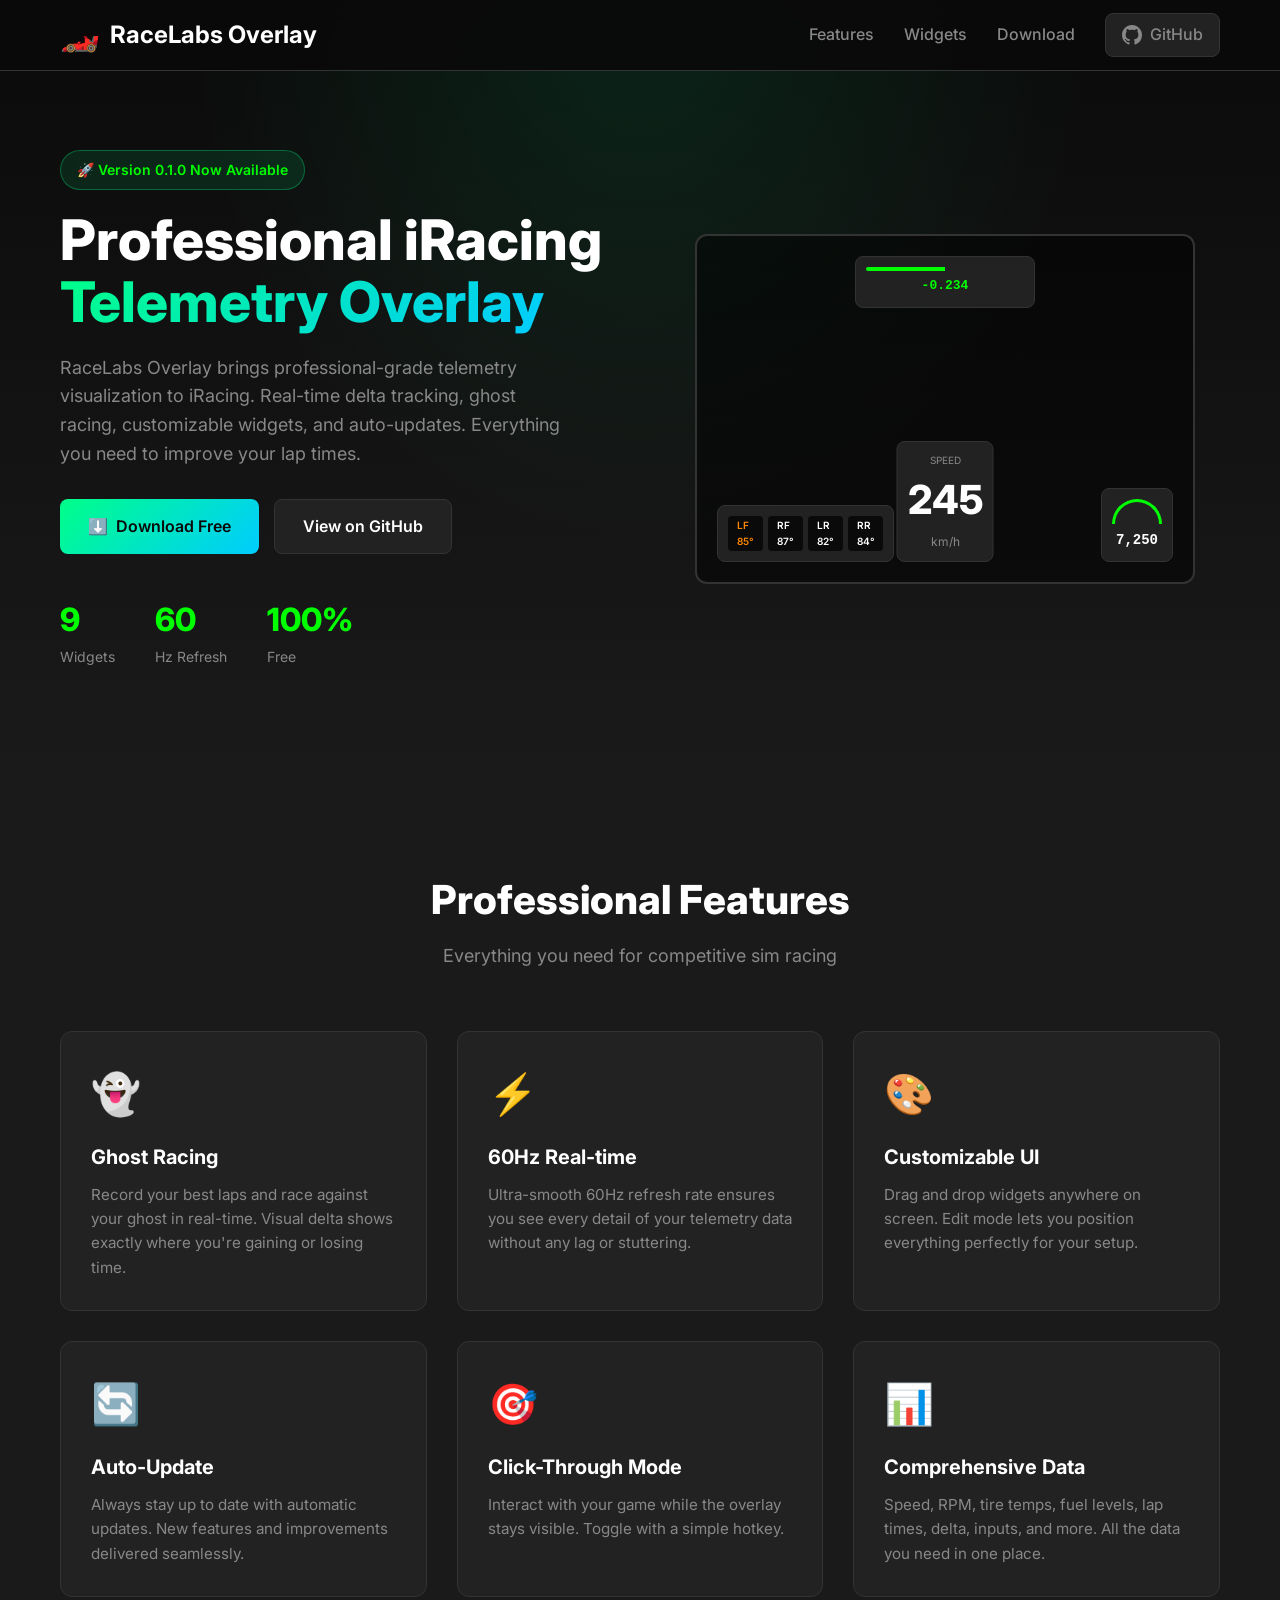
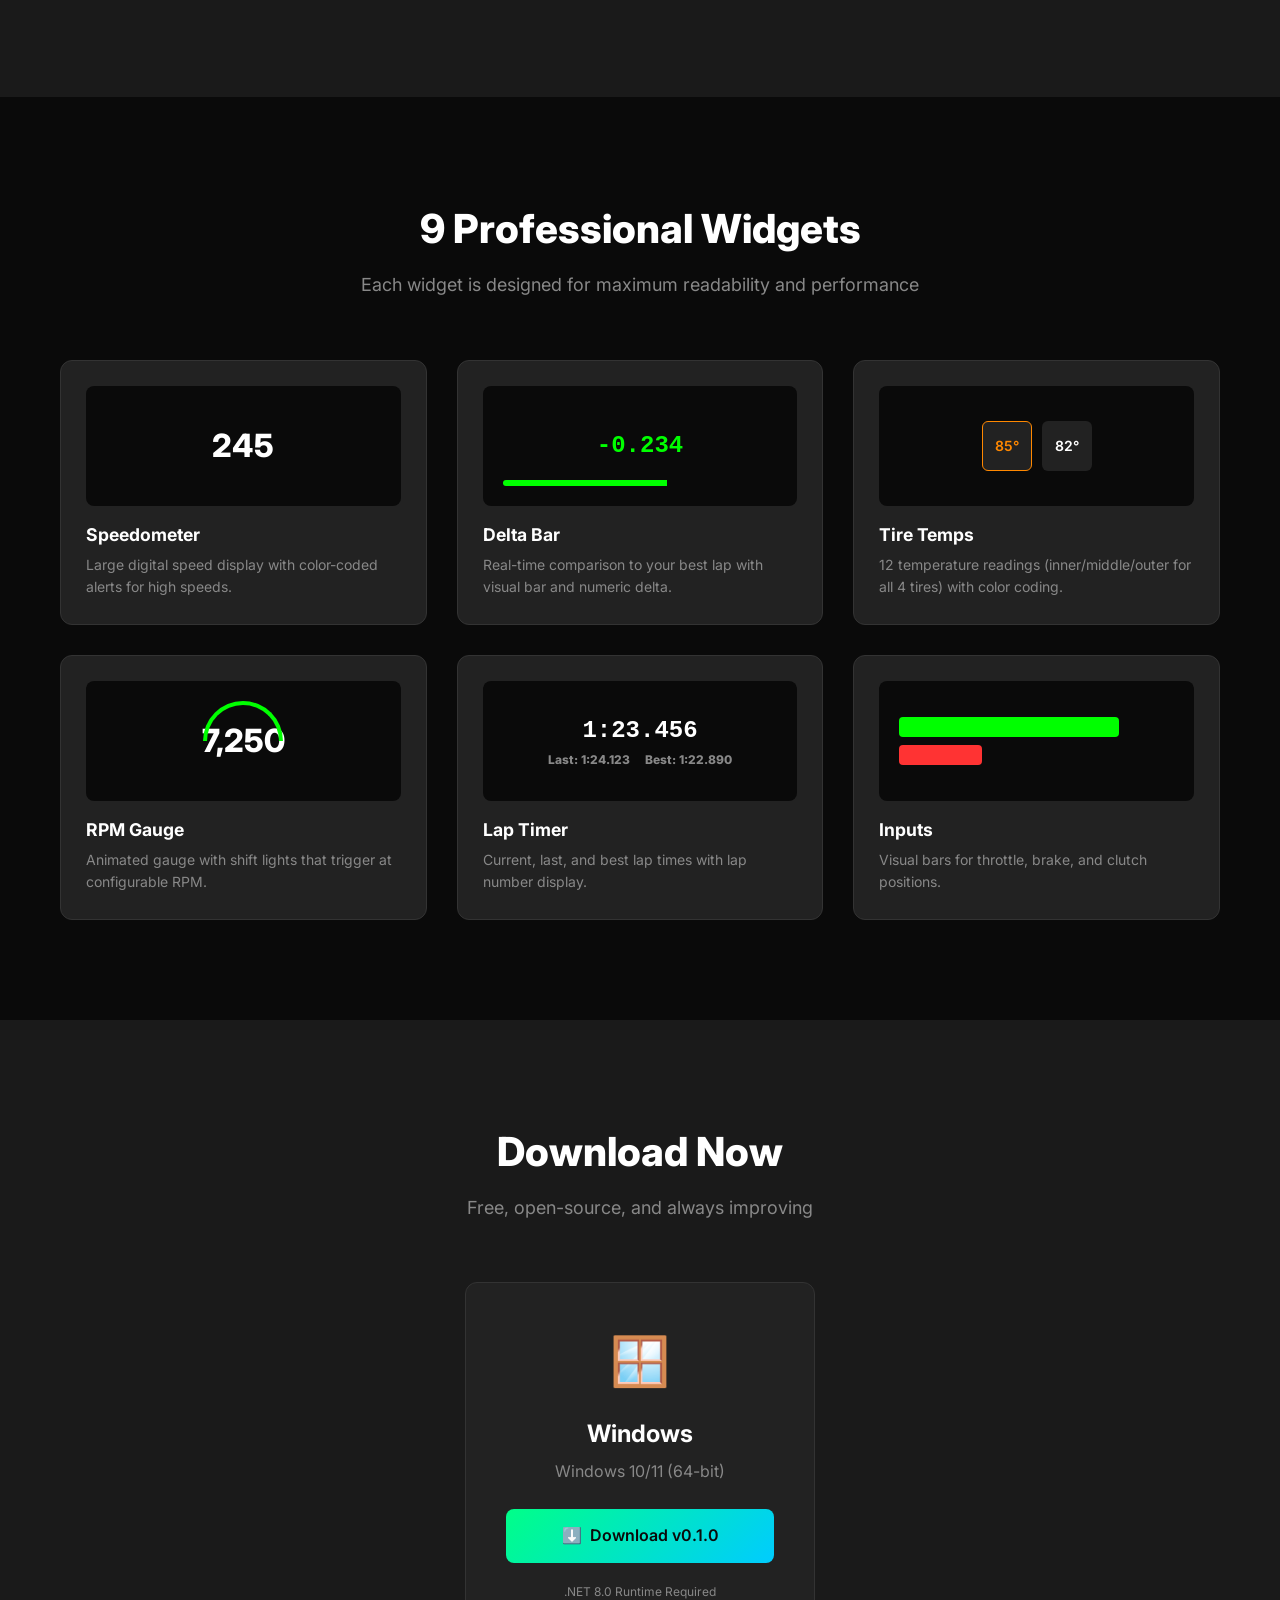
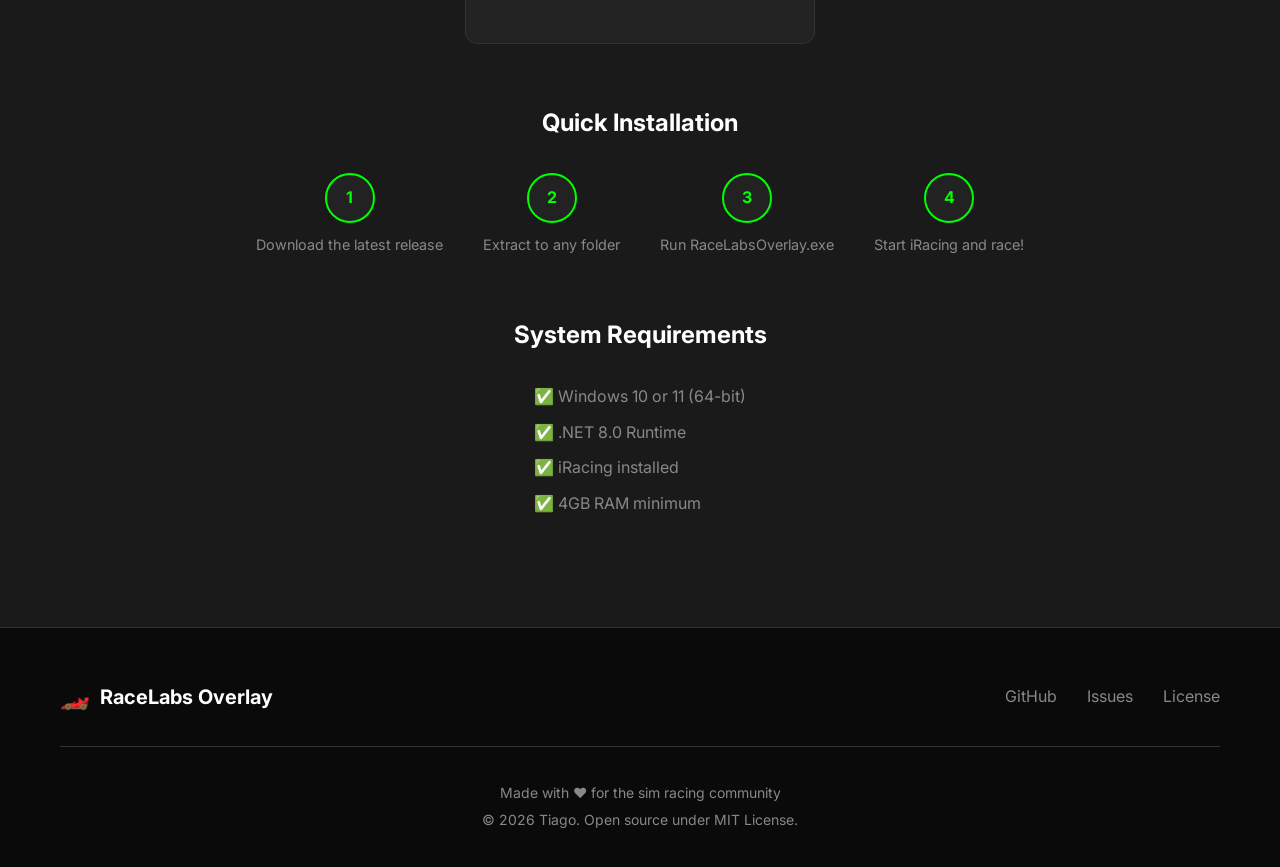
==== website/index.html @ 0211246d "Add professional website with GitHub Pages support Website Features: - Modern dark theme design - Re" ====
<!DOCTYPE html>
<html lang="en">
<head>
    <meta charset="UTF-8">
    <meta name="viewport" content="width=device-width, initial-scale=1.0">
    <title>RaceLabs Overlay - Professional iRacing Telemetry</title>
    <meta name="description" content="Professional iRacing telemetry overlay with ghost racing, real-time delta, and customizable widgets.">
    <link rel="stylesheet" href="style.css">
    <link href="https://fonts.googleapis.com/css2?family=Inter:wght@400;600;700;800&display=swap" rel="stylesheet">
    <link rel="icon" href="data:image/svg+xml,<svg xmlns='http://www.w3.org/2000/svg' viewBox='0 0 100 100'><text y='.9em' font-size='90'>🏎️</text></svg>">
</head>
<body>
    <!-- Navigation -->
    <nav class="navbar">
        <div class="container">
            <div class="nav-brand">
                <span class="logo">🏎️</span>
                <span class="brand-text">RaceLabs Overlay</span>
            </div>
            <div class="nav-links">
                <a href="#features">Features</a>
                <a href="#widgets">Widgets</a>
                <a href="#download">Download</a>
                <a href="https://github.com/timimata/RaceLabsOverlay" target="_blank" class="github-link">
                    <svg height="20" viewBox="0 0 16 16" fill="currentColor"><path d="M8 0C3.58 0 0 3.58 0 8c0 3.54 2.29 6.53 5.47 7.59.4.07.55-.17.55-.38 0-.19-.01-.82-.01-1.49-2.01.37-2.53-.49-2.69-.94-.09-.23-.48-.94-.82-1.13-.28-.15-.68-.52-.01-.53.63-.01 1.08.58 1.23.82.72 1.21 1.87.87 2.33.66.07-.52.28-.87.51-1.07-1.78-.2-3.64-.89-3.64-3.95 0-.87.31-1.59.82-2.15-.08-.2-.36-1.02.08-2.12 0 0 .67-.21 2.2.82.64-.18 1.32-.27 2-.27.68 0 1.36.09 2 .27 1.53-1.04 2.2-.82 2.2-.82.44 1.1.16 1.92.08 2.12.51.56.82 1.27.82 2.15 0 3.07-1.87 3.75-3.65 3.95.29.25.54.73.54 1.48 0 1.07-.01 1.93-.01 2.2 0 .21.15.46.55.38A8.013 8.013 0 0016 8c0-4.42-3.58-8-8-8z"/></svg>
                    GitHub
                </a>
            </div>
            <button class="mobile-menu-btn">☰</button>
        </div>
    </nav>

    <!-- Hero Section -->
    <section class="hero">
        <div class="container">
            <div class="hero-content">
                <div class="badge">🚀 Version 0.1.0 Now Available</div>
                <h1>Professional iRacing<br><span class="gradient-text">Telemetry Overlay</span></h1>
                <p class="hero-description">
                    RaceLabs Overlay brings professional-grade telemetry visualization to iRacing. 
                    Real-time delta tracking, ghost racing, customizable widgets, and auto-updates. 
                    Everything you need to improve your lap times.
                </p>
                <div class="hero-buttons">
                    <a href="#download" class="btn btn-primary">
                        <span>⬇️</span> Download Free
                    </a>
                    <a href="https://github.com/timimata/RaceLabsOverlay" target="_blank" class="btn btn-secondary">
                        View on GitHub
                    </a>
                </div>
                <div class="hero-stats">
                    <div class="stat">
                        <span class="stat-value">9</span>
                        <span class="stat-label">Widgets</span>
                    </div>
                    <div class="stat">
                        <span class="stat-value">60</span>
                        <span class="stat-label">Hz Refresh</span>
                    </div>
                    <div class="stat">
                        <span class="stat-value">100%</span>
                        <span class="stat-label">Free</span>
                    </div>
                </div>
            </div>
            <div class="hero-visual">
                <div class="overlay-preview">
                    <div class="widget speedometer">
                        <div class="widget-label">SPEED</div>
                        <div class="widget-value">245</div>
                        <div class="widget-unit">km/h</div>
                    </div>
                    <div class="widget delta">
                        <div class="delta-bar"></div>
                        <div class="delta-value">-0.234</div>
                    </div>
                    <div class="widget tires">
                        <div class="tire lf">LF<br>85°</div>
                        <div class="tire rf">RF<br>87°</div>
                        <div class="tire lr">LR<br>82°</div>
                        <div class="tire rr">RR<br>84°</div>
                    </div>
                    <div class="widget rpm">
                        <div class="rpm-gauge"></div>
                        <div class="rpm-value">7,250</div>
                    </div>
                </div>
            </div>
        </div>
    </section>

    <!-- Features Section -->
    <section id="features" class="features">
        <div class="container">
            <h2 class="section-title">Professional Features</h2>
            <p class="section-subtitle">Everything you need for competitive sim racing</p>
            
            <div class="features-grid">
                <div class="feature-card">
                    <div class="feature-icon">👻</div>
                    <h3>Ghost Racing</h3>
                    <p>Record your best laps and race against your ghost in real-time. Visual delta shows exactly where you're gaining or losing time.</p>
                </div>
                <div class="feature-card">
                    <div class="feature-icon">⚡</div>
                    <h3>60Hz Real-time</h3>
                    <p>Ultra-smooth 60Hz refresh rate ensures you see every detail of your telemetry data without any lag or stuttering.</p>
                </div>
                <div class="feature-card">
                    <div class="feature-icon">🎨</div>
                    <h3>Customizable UI</h3>
                    <p>Drag and drop widgets anywhere on screen. Edit mode lets you position everything perfectly for your setup.</p>
                </div>
                <div class="feature-card">
                    <div class="feature-icon">🔄</div>
                    <h3>Auto-Update</h3>
                    <p>Always stay up to date with automatic updates. New features and improvements delivered seamlessly.</p>
                </div>
                <div class="feature-card">
                    <div class="feature-icon">🎯</div>
                    <h3>Click-Through Mode</h3>
                    <p>Interact with your game while the overlay stays visible. Toggle with a simple hotkey.</p>
                </div>
                <div class="feature-card">
                    <div class="feature-icon">📊</div>
                    <h3>Comprehensive Data</h3>
                    <p>Speed, RPM, tire temps, fuel levels, lap times, delta, inputs, and more. All the data you need in one place.</p>
                </div>
            </div>
        </div>
    </section>

    <!-- Widgets Section -->
    <section id="widgets" class="widgets">
        <div class="container">
            <h2 class="section-title">9 Professional Widgets</h2>
            <p class="section-subtitle">Each widget is designed for maximum readability and performance</p>
            
            <div class="widgets-showcase">
                <div class="widget-item">
                    <div class="widget-preview speedo">245</div>
                    <div class="widget-info">
                        <h4>Speedometer</h4>
                        <p>Large digital speed display with color-coded alerts for high speeds.</p>
                    </div>
                </div>
                <div class="widget-item">
                    <div class="widget-preview delta-preview">
                        <div class="delta-bar-preview"></div>
                        <span>-0.234</span>
                    </div>
                    <div class="widget-info">
                        <h4>Delta Bar</h4>
                        <p>Real-time comparison to your best lap with visual bar and numeric delta.</p>
                    </div>
                </div>
                <div class="widget-item">
                    <div class="widget-preview temps">
                        <div class="temp-box hot">85°</div>
                        <div class="temp-box">82°</div>
                    </div>
                    <div class="widget-info">
                        <h4>Tire Temps</h4>
                        <p>12 temperature readings (inner/middle/outer for all 4 tires) with color coding.</p>
                    </div>
                </div>
                <div class="widget-item">
                    <div class="widget-preview rpm-preview">
                        <div class="rpm-arc"></div>
                        <span>7,250</span>
                    </div>
                    <div class="widget-info">
                        <h4>RPM Gauge</h4>
                        <p>Animated gauge with shift lights that trigger at configurable RPM.</p>
                    </div>
                </div>
                <div class="widget-item">
                    <div class="widget-preview lap">
                        <div class="lap-time">1:23.456</div>
                        <div class="lap-stats">
                            <span>Last: 1:24.123</span>
                            <span>Best: 1:22.890</span>
                        </div>
                    </div>
                    <div class="widget-info">
                        <h4>Lap Timer</h4>
                        <p>Current, last, and best lap times with lap number display.</p>
                    </div>
                </div>
                <div class="widget-item">
                    <div class="widget-preview inputs">
                        <div class="input-bar throttle" style="width: 80%"></div>
                        <div class="input-bar brake" style="width: 30%"></div>
                    </div>
                    <div class="widget-info">
                        <h4>Inputs</h4>
                        <p>Visual bars for throttle, brake, and clutch positions.</p>
                    </div>
                </div>
            </div>
        </div>
    </section>

    <!-- Download Section -->
    <section id="download" class="download">
        <div class="container">
            <h2 class="section-title">Download Now</h2>
            <p class="section-subtitle">Free, open-source, and always improving</p>
            
            <div class="download-options">
                <div class="download-card">
                    <div class="download-icon">🪟</div>
                    <h3>Windows</h3>
                    <p>Windows 10/11 (64-bit)</p>
                    <a href="https://github.com/timimata/RaceLabsOverlay/releases/latest" class="btn btn-download">
                        <span>⬇️</span> Download v0.1.0
                    </a>
                    <small>.NET 8.0 Runtime Required</small>
                </div>
            </div>

            <div class="installation">
                <h3>Quick Installation</h3>
                <div class="install-steps">
                    <div class="step">
                        <div class="step-number">1</div>
                        <p>Download the latest release</p>
                    </div>
                    <div class="step">
                        <div class="step-number">2</div>
                        <p>Extract to any folder</p>
                    </div>
                    <div class="step">
                        <div class="step-number">3</div>
                        <p>Run RaceLabsOverlay.exe</p>
                    </div>
                    <div class="step">
                        <div class="step-number">4</div>
                        <p>Start iRacing and race!</p>
                    </div>
                </div>
            </div>

            <div class="requirements">
                <h3>System Requirements</h3>
                <ul>
                    <li>✅ Windows 10 or 11 (64-bit)</li>
                    <li>✅ .NET 8.0 Runtime</li>
                    <li>✅ iRacing installed</li>
                    <li>✅ 4GB RAM minimum</li>
                </ul>
            </div>
        </div>
    </section>

    <!-- Footer -->
    <footer class="footer">
        <div class="container">
            <div class="footer-content">
                <div class="footer-brand">
                    <span class="logo">🏎️</span>
                    <span>RaceLabs Overlay</span>
                </div>
                <div class="footer-links">
                    <a href="https://github.com/timimata/RaceLabsOverlay">GitHub</a>
                    <a href="https://github.com/timimata/RaceLabsOverlay/issues">Issues</a>
                    <a href="https://github.com/timimata/RaceLabsOverlay/blob/main/LICENSE">License</a>
                </div>
            </div>
            <div class="footer-bottom">
                <p>Made with ❤️ for the sim racing community</p>
                <p>© 2026 Tiago. Open source under MIT License.</p>
            </div>
        </div>
    </footer>

    <script src="script.js"></script>
</body>
</html>
---- website/style.css ----
/* Reset and Base */
* {
    margin: 0;
    padding: 0;
    box-sizing: border-box;
}

:root {
    --bg-primary: #0a0a0a;
    --bg-secondary: #1a1a1a;
    --bg-card: #222222;
    --text-primary: #ffffff;
    --text-secondary: #888888;
    --accent-green: #00ff00;
    --accent-red: #ff3333;
    --accent-orange: #ff8800;
    --accent-purple: #aa66ff;
    --border-color: #333333;
    --gradient-start: #00ff88;
    --gradient-end: #00ccff;
}

html {
    scroll-behavior: smooth;
}

body {
    font-family: 'Inter', -apple-system, BlinkMacSystemFont, sans-serif;
    background-color: var(--bg-primary);
    color: var(--text-primary);
    line-height: 1.6;
}

.container {
    max-width: 1200px;
    margin: 0 auto;
    padding: 0 20px;
}

/* Navigation */
.navbar {
    position: fixed;
    top: 0;
    left: 0;
    right: 0;
    background: rgba(10, 10, 10, 0.95);
    backdrop-filter: blur(10px);
    z-index: 1000;
    border-bottom: 1px solid var(--border-color);
}

.navbar .container {
    display: flex;
    justify-content: space-between;
    align-items: center;
    height: 70px;
}

.nav-brand {
    display: flex;
    align-items: center;
    gap: 10px;
    font-size: 1.5rem;
    font-weight: 700;
}

.nav-brand .logo {
    font-size: 2rem;
}

.nav-links {
    display: flex;
    gap: 30px;
    align-items: center;
}

.nav-links a {
    color: var(--text-secondary);
    text-decoration: none;
    font-weight: 500;
    transition: color 0.3s;
}

.nav-links a:hover {
    color: var(--text-primary);
}

.github-link {
    display: flex;
    align-items: center;
    gap: 8px;
    background: var(--bg-card);
    padding: 8px 16px;
    border-radius: 8px;
    border: 1px solid var(--border-color);
}

.mobile-menu-btn {
    display: none;
    background: none;
    border: none;
    color: var(--text-primary);
    font-size: 1.5rem;
    cursor: pointer;
}

/* Hero Section */
.hero {
    padding: 150px 0 100px;
    background: linear-gradient(180deg, var(--bg-primary) 0%, var(--bg-secondary) 100%);
    position: relative;
    overflow: hidden;
}

.hero::before {
    content: '';
    position: absolute;
    top: 0;
    left: 0;
    right: 0;
    bottom: 0;
    background: radial-gradient(ellipse at top, rgba(0, 255, 136, 0.1) 0%, transparent 50%);
    pointer-events: none;
}

.hero .container {
    display: grid;
    grid-template-columns: 1fr 1fr;
    gap: 60px;
    align-items: center;
    position: relative;
}

.badge {
    display: inline-block;
    background: rgba(0, 255, 136, 0.1);
    border: 1px solid rgba(0, 255, 136, 0.3);
    color: var(--accent-green);
    padding: 8px 16px;
    border-radius: 20px;
    font-size: 0.875rem;
    font-weight: 600;
    margin-bottom: 20px;
}

.hero h1 {
    font-size: 3.5rem;
    font-weight: 800;
    line-height: 1.1;
    margin-bottom: 20px;
}

.gradient-text {
    background: linear-gradient(135deg, var(--gradient-start), var(--gradient-end));
    -webkit-background-clip: text;
    -webkit-text-fill-color: transparent;
    background-clip: text;
}

.hero-description {
    font-size: 1.125rem;
    color: var(--text-secondary);
    margin-bottom: 30px;
    max-width: 500px;
}

.hero-buttons {
    display: flex;
    gap: 15px;
    margin-bottom: 40px;
}

.btn {
    display: inline-flex;
    align-items: center;
    gap: 8px;
    padding: 14px 28px;
    border-radius: 8px;
    font-weight: 600;
    text-decoration: none;
    transition: all 0.3s;
    border: none;
    cursor: pointer;
    font-size: 1rem;
}

.btn-primary {
    background: linear-gradient(135deg, var(--gradient-start), var(--gradient-end));
    color: var(--bg-primary);
}

.btn-primary:hover {
    transform: translateY(-2px);
    box-shadow: 0 10px 30px rgba(0, 255, 136, 0.3);
}

.btn-secondary {
    background: var(--bg-card);
    color: var(--text-primary);
    border: 1px solid var(--border-color);
}

.btn-secondary:hover {
    background: var(--border-color);
}

.hero-stats {
    display: flex;
    gap: 40px;
}

.stat {
    display: flex;
    flex-direction: column;
}

.stat-value {
    font-size: 2rem;
    font-weight: 800;
    color: var(--accent-green);
}

.stat-label {
    font-size: 0.875rem;
    color: var(--text-secondary);
}

/* Hero Visual - Overlay Preview */
.hero-visual {
    display: flex;
    justify-content: center;
    align-items: center;
}

.overlay-preview {
    position: relative;
    width: 100%;
    max-width: 500px;
    height: 350px;
    background: rgba(0, 0, 0, 0.5);
    border: 2px solid var(--border-color);
    border-radius: 12px;
    overflow: hidden;
}

.widget {
    position: absolute;
    background: var(--bg-card);
    border: 1px solid var(--border-color);
    border-radius: 8px;
    padding: 10px;
    animation: float 6s ease-in-out infinite;
}

.widget.speedometer {
    bottom: 20px;
    left: 50%;
    transform: translateX(-50%);
    text-align: center;
    animation-delay: 0s;
}

.widget.speedometer .widget-label {
    font-size: 0.625rem;
    color: var(--text-secondary);
}

.widget.speedometer .widget-value {
    font-size: 2.5rem;
    font-weight: 800;
    color: var(--text-primary);
}

.widget.speedometer .widget-unit {
    font-size: 0.75rem;
    color: var(--text-secondary);
}

.widget.delta {
    top: 20px;
    left: 50%;
    transform: translateX(-50%);
    width: 180px;
    animation-delay: 1s;
}

.delta-bar {
    height: 4px;
    background: linear-gradient(90deg, var(--accent-green) 50%, transparent 50%);
    border-radius: 2px;
    margin-bottom: 5px;
}

.delta-value {
    text-align: center;
    font-family: monospace;
    font-weight: 600;
    color: var(--accent-green);
}

.widget.tires {
    bottom: 20px;
    left: 20px;
    display: flex;
    gap: 5px;
    animation-delay: 2s;
}

.tire {
    width: 35px;
    height: 35px;
    background: var(--bg-primary);
    border-radius: 4px;
    display: flex;
    flex-direction: column;
    align-items: center;
    justify-content: center;
    font-size: 0.625rem;
    font-weight: 600;
}

.tire.lf {
    color: var(--accent-orange);
}

.widget.rpm {
    bottom: 20px;
    right: 20px;
    text-align: center;
    animation-delay: 3s;
}

.rpm-gauge {
    width: 50px;
    height: 25px;
    border: 3px solid var(--accent-green);
    border-bottom: none;
    border-radius: 50px 50px 0 0;
    margin: 0 auto 5px;
}

.rpm-value {
    font-family: monospace;
    font-weight: 600;
    font-size: 0.875rem;
}

@keyframes float {
    0%, 100% { transform: translateY(0); }
    50% { transform: translateY(-10px); }
}

/* Features Section */
.features {
    padding: 100px 0;
    background: var(--bg-secondary);
}

.section-title {
    text-align: center;
    font-size: 2.5rem;
    font-weight: 800;
    margin-bottom: 10px;
}

.section-subtitle {
    text-align: center;
    color: var(--text-secondary);
    font-size: 1.125rem;
    margin-bottom: 60px;
}

.features-grid {
    display: grid;
    grid-template-columns: repeat(auto-fit, minmax(300px, 1fr));
    gap: 30px;
}

.feature-card {
    background: var(--bg-card);
    border: 1px solid var(--border-color);
    border-radius: 12px;
    padding: 30px;
    transition: all 0.3s;
}

.feature-card:hover {
    transform: translateY(-5px);
    border-color: var(--accent-green);
    box-shadow: 0 20px 40px rgba(0, 0, 0, 0.3);
}

.feature-icon {
    font-size: 2.5rem;
    margin-bottom: 15px;
}

.feature-card h3 {
    font-size: 1.25rem;
    margin-bottom: 10px;
}

.feature-card p {
    color: var(--text-secondary);
    font-size: 0.95rem;
}

/* Widgets Section */
.widgets {
    padding: 100px 0;
    background: var(--bg-primary);
}

.widgets-showcase {
    display: grid;
    grid-template-columns: repeat(auto-fit, minmax(280px, 1fr));
    gap: 30px;
}

.widget-item {
    background: var(--bg-card);
    border: 1px solid var(--border-color);
    border-radius: 12px;
    padding: 25px;
    display: flex;
    flex-direction: column;
    gap: 15px;
}

.widget-preview {
    background: var(--bg-primary);
    border-radius: 8px;
    height: 120px;
    display: flex;
    flex-direction: column;
    align-items: center;
    justify-content: center;
    font-size: 2rem;
    font-weight: 800;
    position: relative;
    overflow: hidden;
}

.widget-preview.speedo {
    color: var(--text-primary);
}

.widget-preview.delta-preview {
    font-family: monospace;
    font-size: 1.5rem;
    color: var(--accent-green);
}

.delta-bar-preview {
    position: absolute;
    bottom: 20px;
    left: 20px;
    right: 20px;
    height: 6px;
    background: linear-gradient(90deg, var(--accent-green) 60%, transparent 60%);
    border-radius: 3px;
}

.widget-preview.temps {
    flex-direction: row;
    gap: 10px;
}

.temp-box {
    width: 50px;
    height: 50px;
    background: var(--bg-card);
    border-radius: 6px;
    display: flex;
    align-items: center;
    justify-content: center;
    font-size: 0.875rem;
    font-weight: 600;
}

.temp-box.hot {
    color: var(--accent-orange);
    border: 1px solid var(--accent-orange);
}

.widget-preview.rpm-preview {
    position: relative;
}

.rpm-arc {
    position: absolute;
    width: 80px;
    height: 40px;
    border: 4px solid var(--accent-green);
    border-bottom: none;
    border-radius: 80px 80px 0 0;
    top: 20px;
}

.widget-preview.lap {
    font-size: 1rem;
}

.lap-time {
    font-family: monospace;
    font-size: 1.5rem;
    font-weight: 700;
    color: var(--text-primary);
}

.lap-stats {
    display: flex;
    gap: 15px;
    font-size: 0.75rem;
    color: var(--text-secondary);
}

.widget-preview.inputs {
    gap: 8px;
    padding: 20px;
    align-items: stretch;
}

.input-bar {
    height: 20px;
    border-radius: 4px;
    transition: width 0.3s;
}

.input-bar.throttle {
    background: var(--accent-green);
}

.input-bar.brake {
    background: var(--accent-red);
}

.widget-info h4 {
    font-size: 1.1rem;
    margin-bottom: 5px;
}

.widget-info p {
    color: var(--text-secondary);
    font-size: 0.875rem;
}

/* Download Section */
.download {
    padding: 100px 0;
    background: var(--bg-secondary);
    text-align: center;
}

.download-options {
    display: flex;
    justify-content: center;
    gap: 30px;
    margin-bottom: 60px;
}

.download-card {
    background: var(--bg-card);
    border: 1px solid var(--border-color);
    border-radius: 12px;
    padding: 40px;
    max-width: 350px;
    width: 100%;
}

.download-icon {
    font-size: 3rem;
    margin-bottom: 15px;
}

.download-card h3 {
    font-size: 1.5rem;
    margin-bottom: 5px;
}

.download-card p {
    color: var(--text-secondary);
    margin-bottom: 25px;
}

.btn-download {
    width: 100%;
    justify-content: center;
    background: linear-gradient(135deg, var(--gradient-start), var(--gradient-end));
    color: var(--bg-primary);
    margin-bottom: 15px;
}

.download-card small {
    color: var(--text-secondary);
    font-size: 0.75rem;
}

.installation {
    margin-bottom: 60px;
}

.installation h3 {
    font-size: 1.5rem;
    margin-bottom: 30px;
}

.install-steps {
    display: flex;
    justify-content: center;
    gap: 40px;
    flex-wrap: wrap;
}

.step {
    display: flex;
    flex-direction: column;
    align-items: center;
    gap: 10px;
}

.step-number {
    width: 50px;
    height: 50px;
    background: var(--bg-card);
    border: 2px solid var(--accent-green);
    border-radius: 50%;
    display: flex;
    align-items: center;
    justify-content: center;
    font-weight: 700;
    color: var(--accent-green);
}

.step p {
    color: var(--text-secondary);
    font-size: 0.9rem;
}

.requirements h3 {
    font-size: 1.5rem;
    margin-bottom: 20px;
}

.requirements ul {
    list-style: none;
    display: inline-block;
    text-align: left;
}

.requirements li {
    color: var(--text-secondary);
    margin: 10px 0;
    font-size: 1rem;
}

/* Footer */
.footer {
    background: var(--bg-primary);
    border-top: 1px solid var(--border-color);
    padding: 50px 0 30px;
}

.footer-content {
    display: flex;
    justify-content: space-between;
    align-items: center;
    margin-bottom: 30px;
}

.footer-brand {
    display: flex;
    align-items: center;
    gap: 10px;
    font-size: 1.25rem;
    font-weight: 700;
}

.footer-brand .logo {
    font-size: 1.5rem;
}

.footer-links {
    display: flex;
    gap: 30px;
}

.footer-links a {
    color: var(--text-secondary);
    text-decoration: none;
    transition: color 0.3s;
}

.footer-links a:hover {
    color: var(--text-primary);
}

.footer-bottom {
    text-align: center;
    padding-top: 30px;
    border-top: 1px solid var(--border-color);
}

.footer-bottom p {
    color: var(--text-secondary);
    font-size: 0.875rem;
    margin: 5px 0;
}

/* Responsive */
@media (max-width: 900px) {
    .hero .container {
        grid-template-columns: 1fr;
        text-align: center;
    }
    
    .hero h1 {
        font-size: 2.5rem;
    }
    
    .hero-description {
        margin-left: auto;
        margin-right: auto;
    }
    
    .hero-buttons {
        justify-content: center;
    }
    
    .hero-stats {
        justify-content: center;
    }
    
    .hero-visual {
        order: -1;
    }
    
    .nav-links {
        display: none;
    }
    
    .mobile-menu-btn {
        display: block;
    }
}

@media (max-width: 600px) {
    .hero h1 {
        font-size: 2rem;
    }
    
    .section-title {
        font-size: 1.75rem;
    }
    
    .hero-buttons {
        flex-direction: column;
    }
    
    .btn {
        width: 100%;
        justify-content: center;
    }
    
    .install-steps {
        flex-direction: column;
        gap: 20px;
    }
    
    .footer-content {
        flex-direction: column;
        gap: 20px;
        text-align: center;
    }
    
    .footer-links {
        flex-wrap: wrap;
        justify-content: center;
    }
}
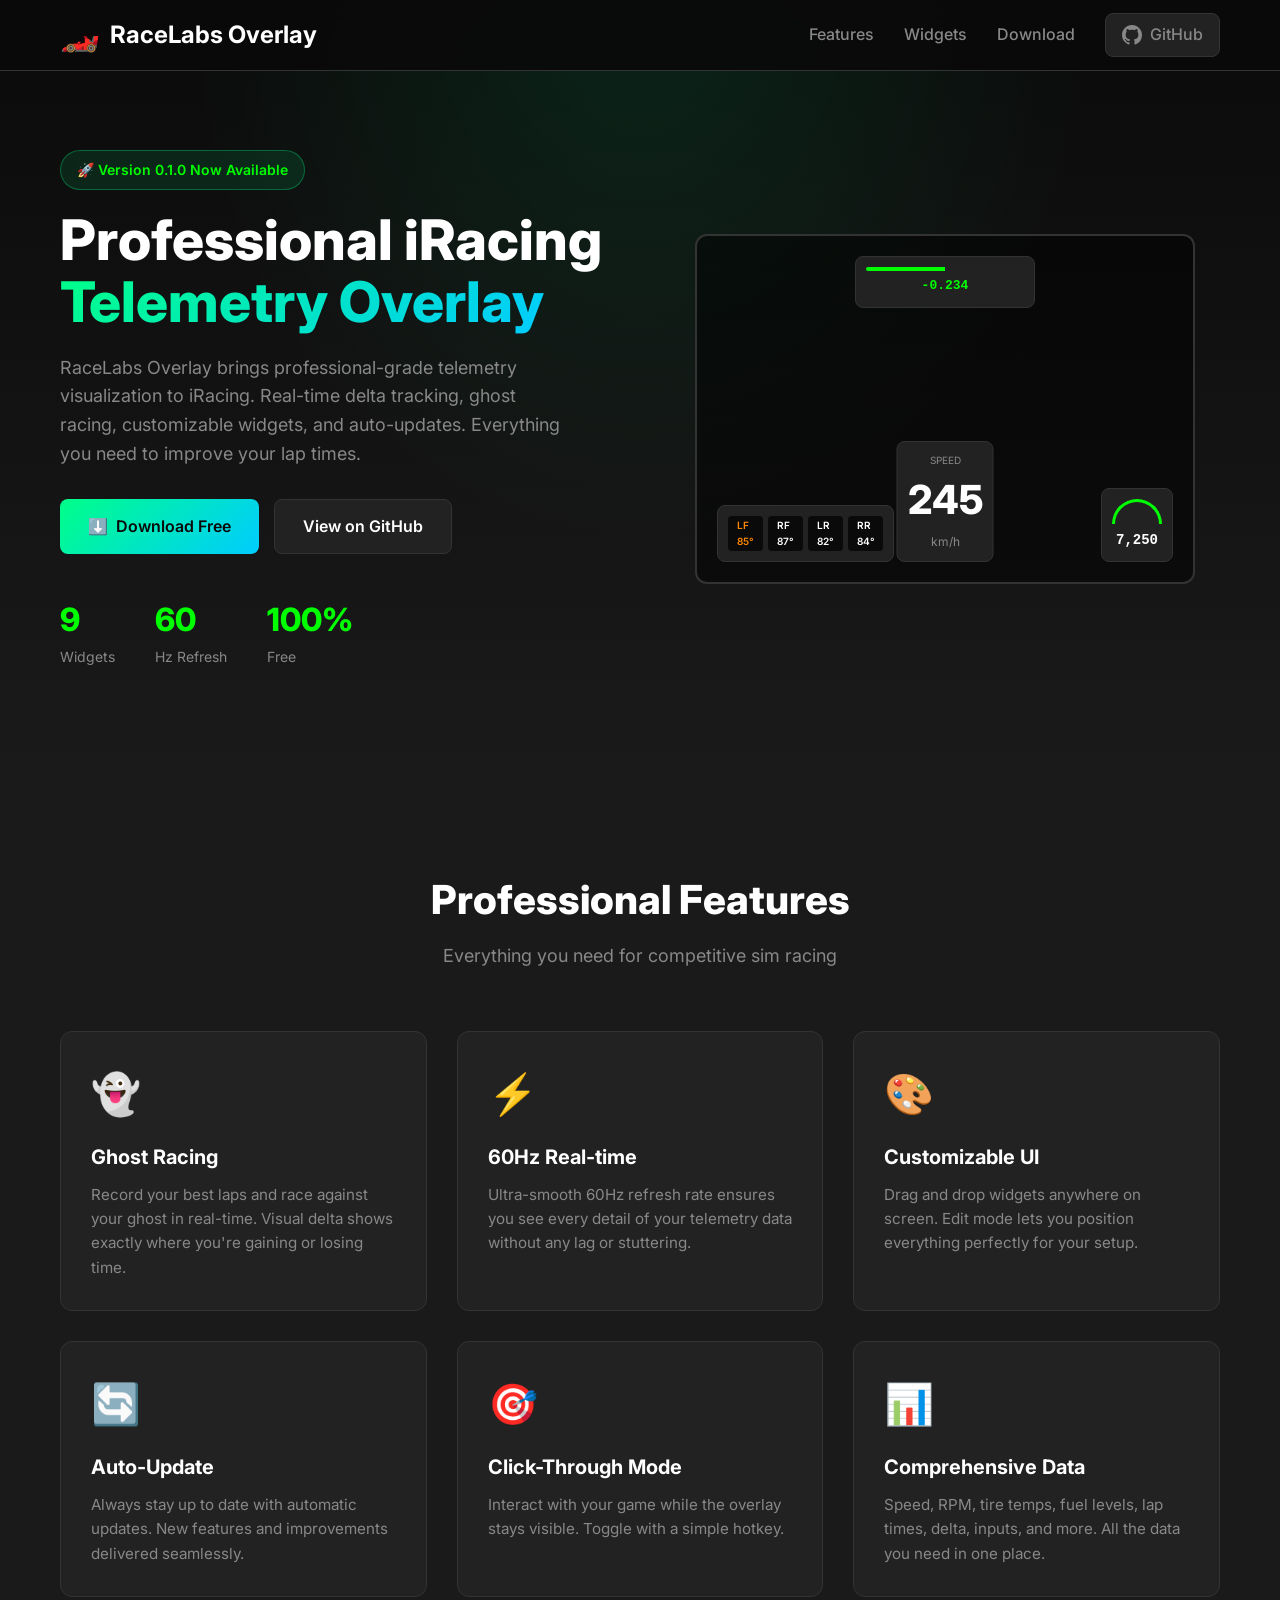
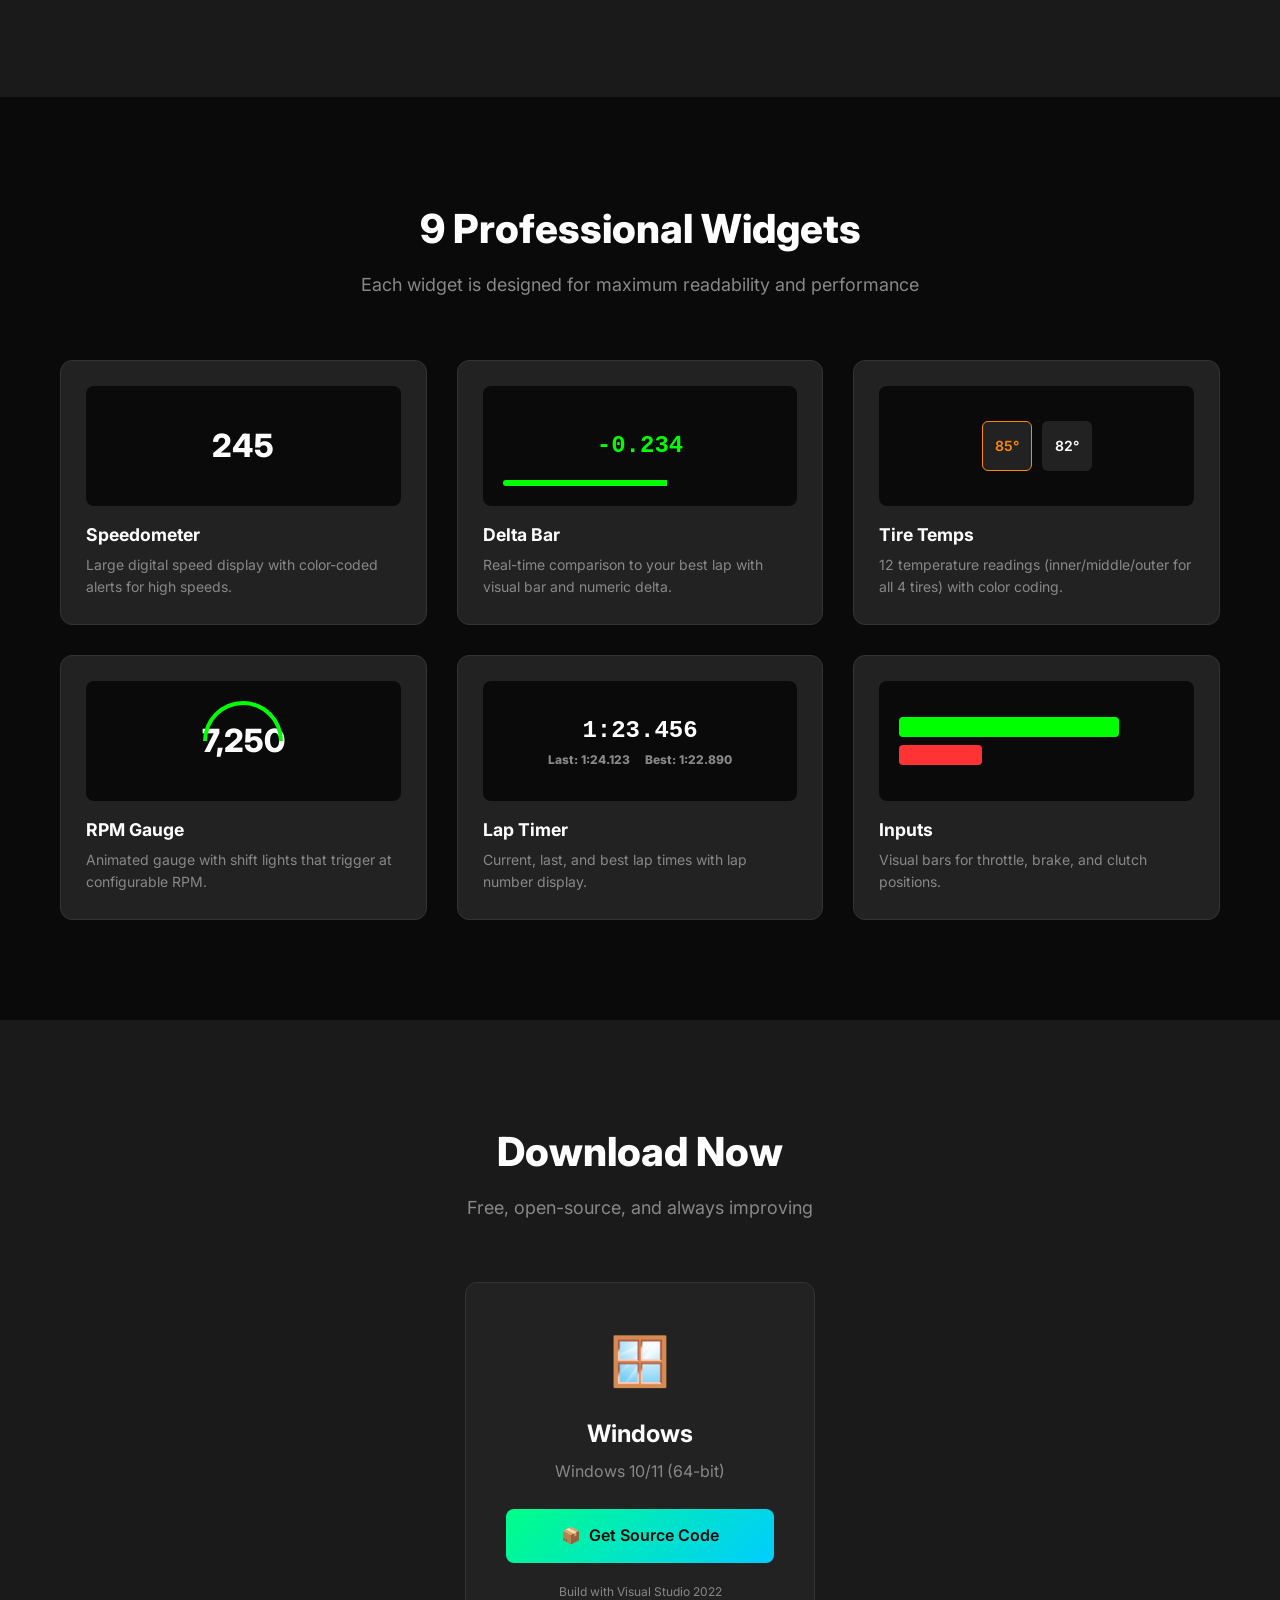
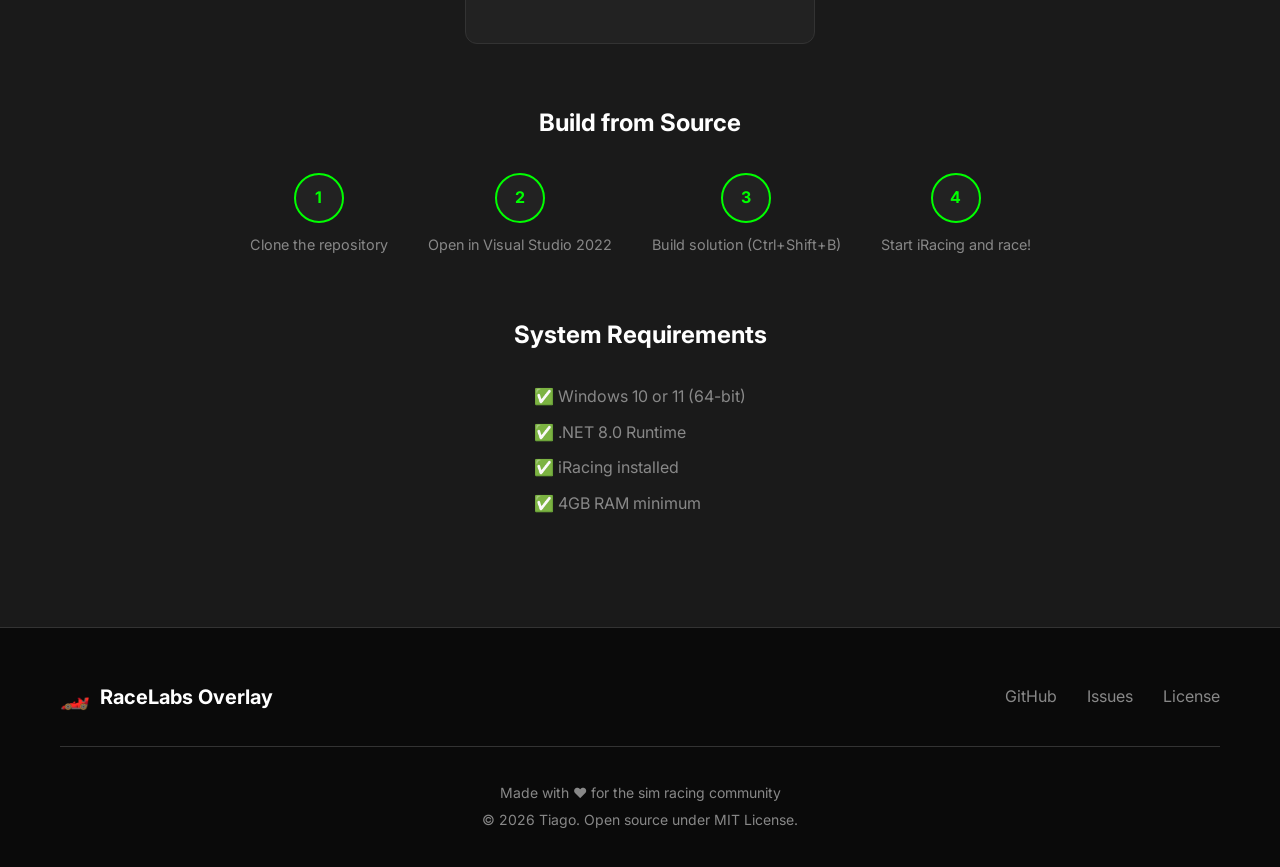
==== commit d09d0bdf: "Fix website download links - point to source code instead of releases - Changed download button to l" ====
--- a/website/index.html
+++ b/website/index.html
@@ -213,27 +213,27 @@
                     <div class="download-icon">🪟</div>
                     <h3>Windows</h3>
                     <p>Windows 10/11 (64-bit)</p>
-                    <a href="https://github.com/timimata/RaceLabsOverlay/releases/latest" class="btn btn-download">
-                        <span>⬇️</span> Download v0.1.0
+                    <a href="https://github.com/timimata/RaceLabsOverlay" class="btn btn-download">
+                        <span>📦</span> Get Source Code
                     </a>
-                    <small>.NET 8.0 Runtime Required</small>
+                    <small>Build with Visual Studio 2022</small>
                 </div>
             </div>
 
             <div class="installation">
-                <h3>Quick Installation</h3>
+                <h3>Build from Source</h3>
                 <div class="install-steps">
                     <div class="step">
                         <div class="step-number">1</div>
-                        <p>Download the latest release</p>
+                        <p>Clone the repository</p>
                     </div>
                     <div class="step">
                         <div class="step-number">2</div>
-                        <p>Extract to any folder</p>
+                        <p>Open in Visual Studio 2022</p>
                     </div>
                     <div class="step">
                         <div class="step-number">3</div>
-                        <p>Run RaceLabsOverlay.exe</p>
+                        <p>Build solution (Ctrl+Shift+B)</p>
                     </div>
                     <div class="step">
                         <div class="step-number">4</div>
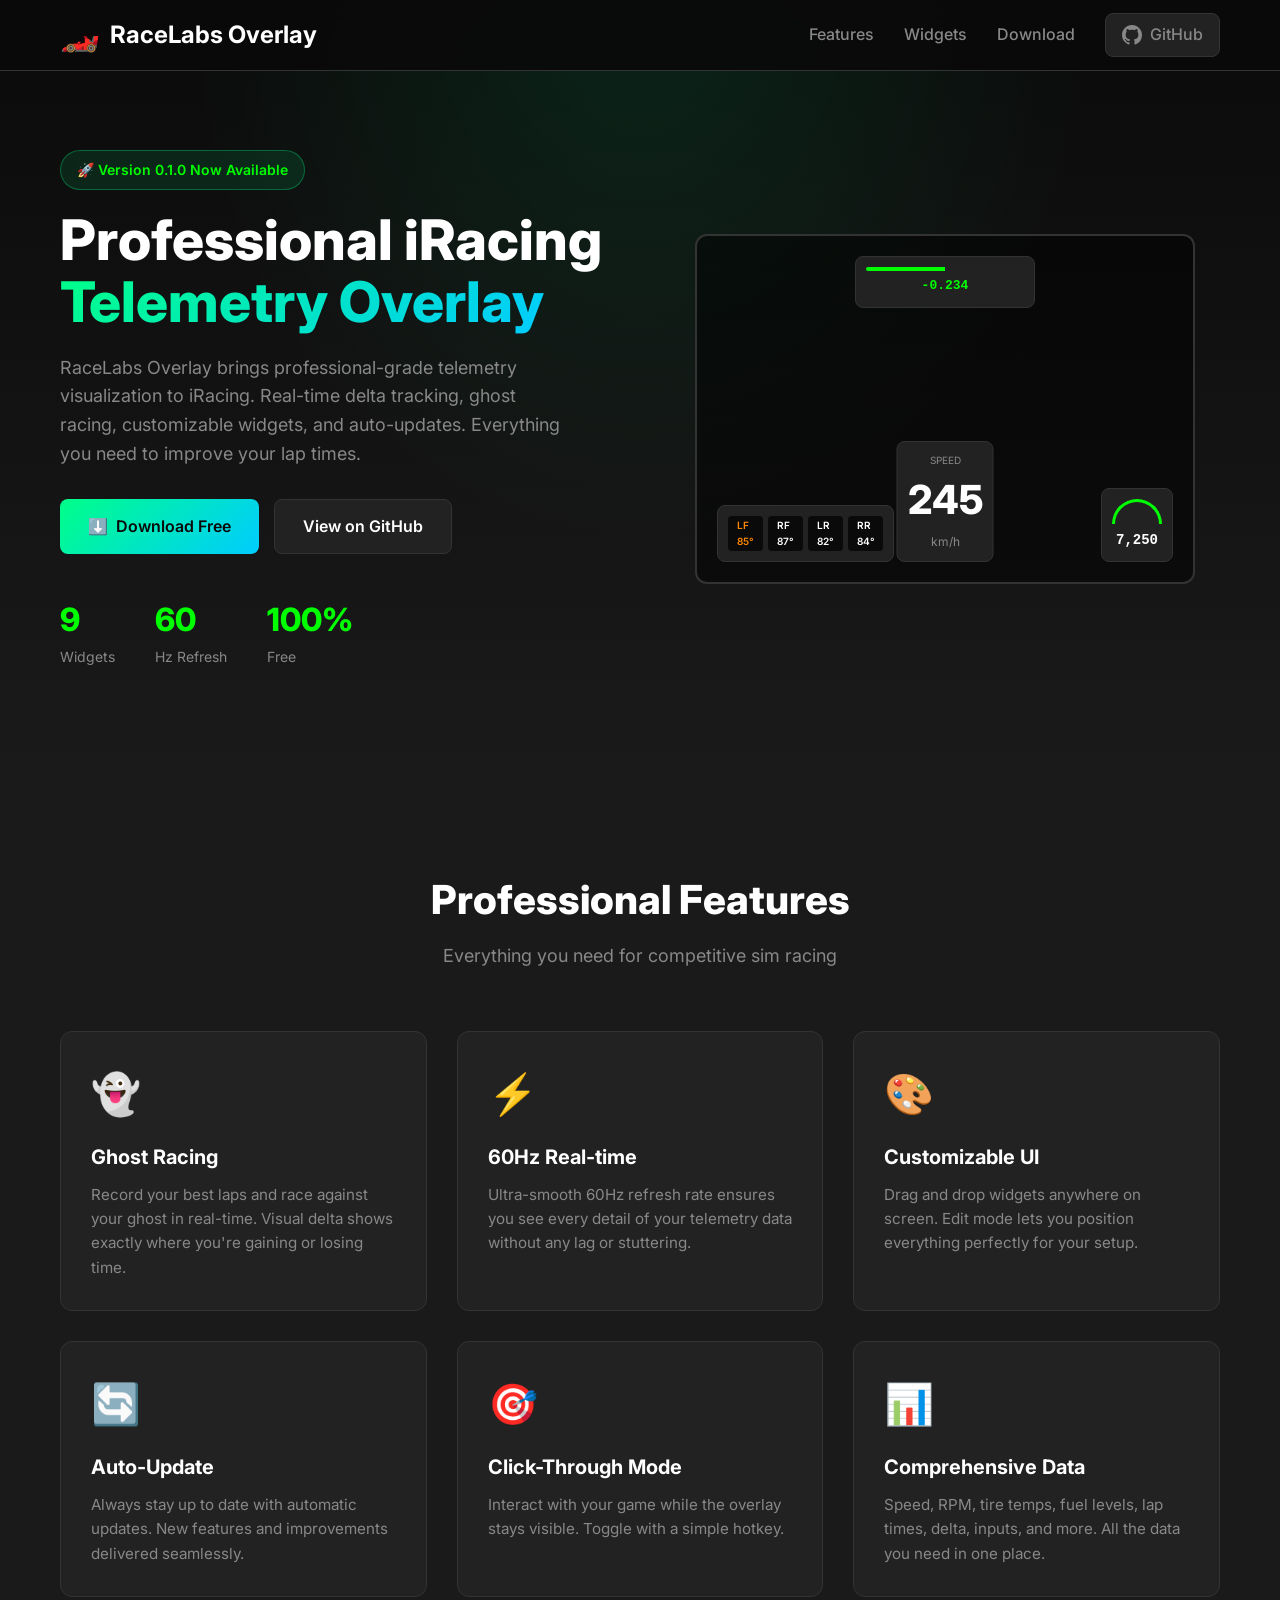
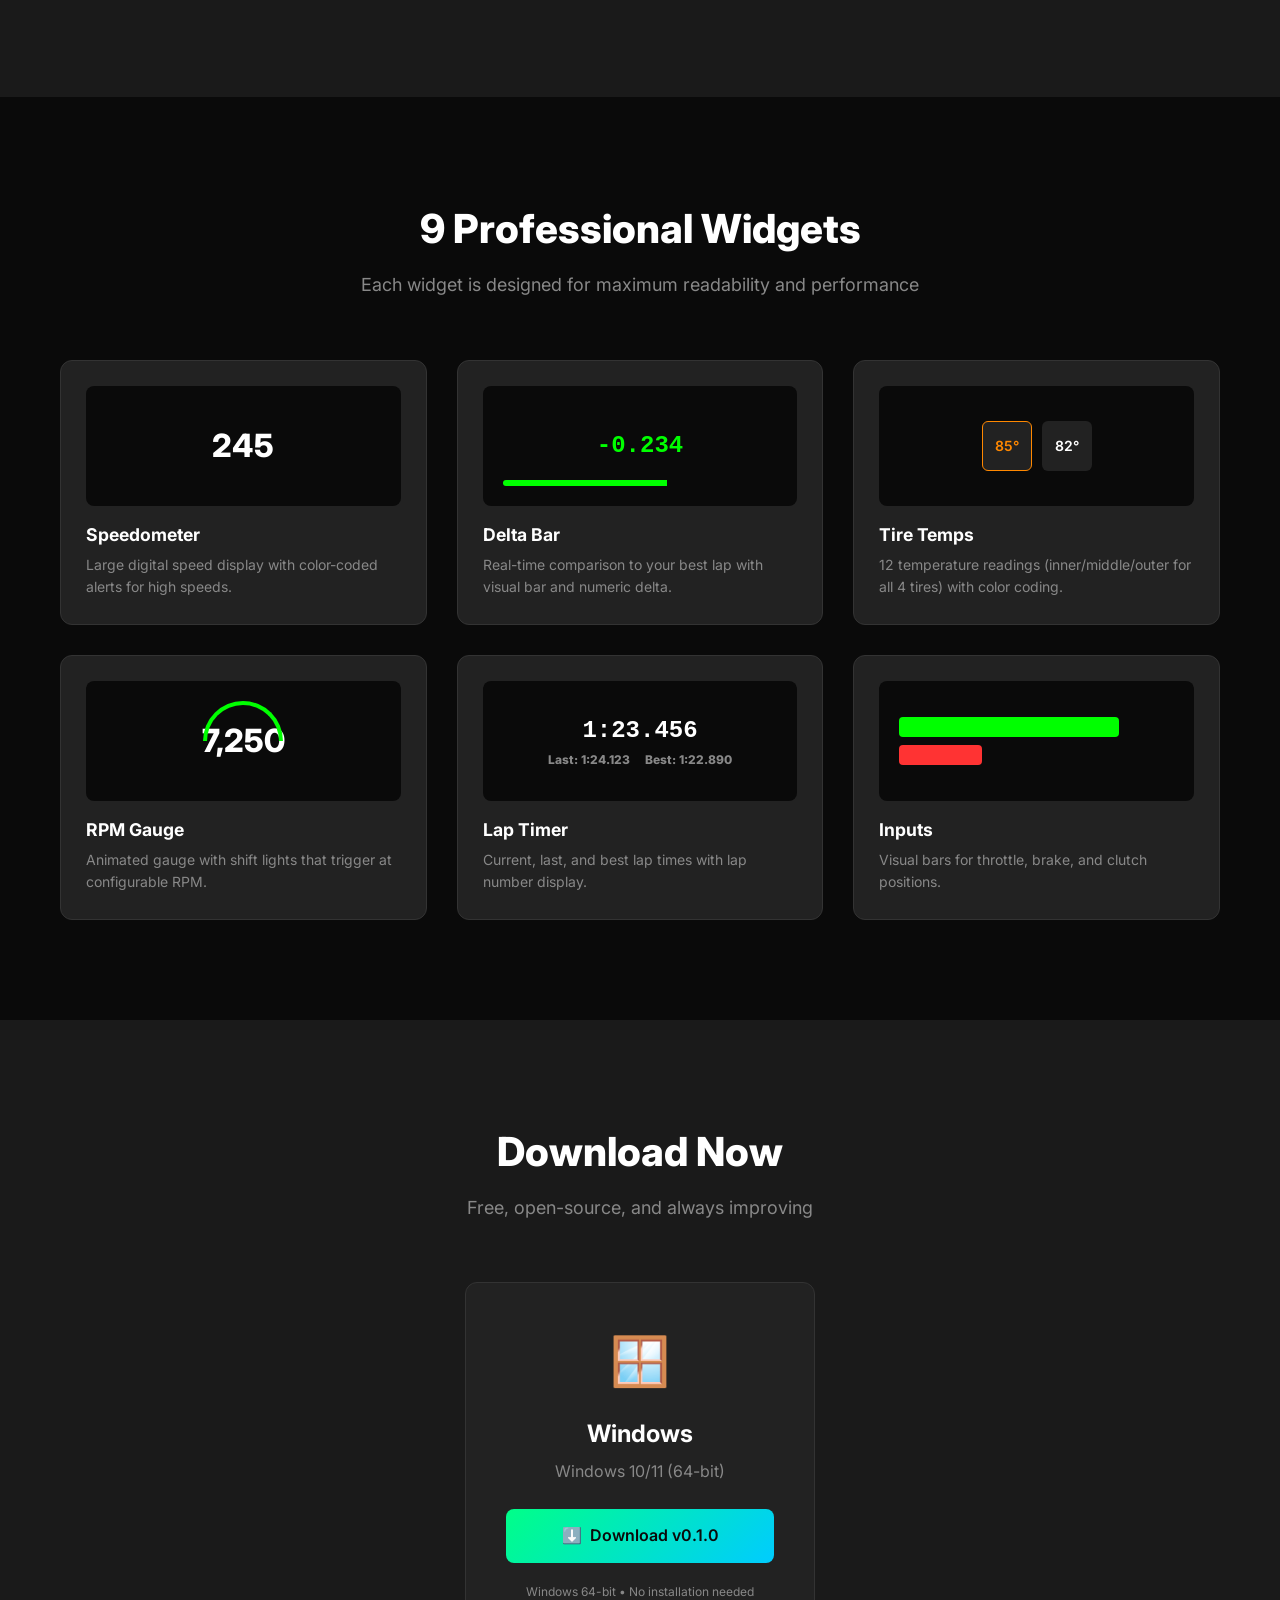
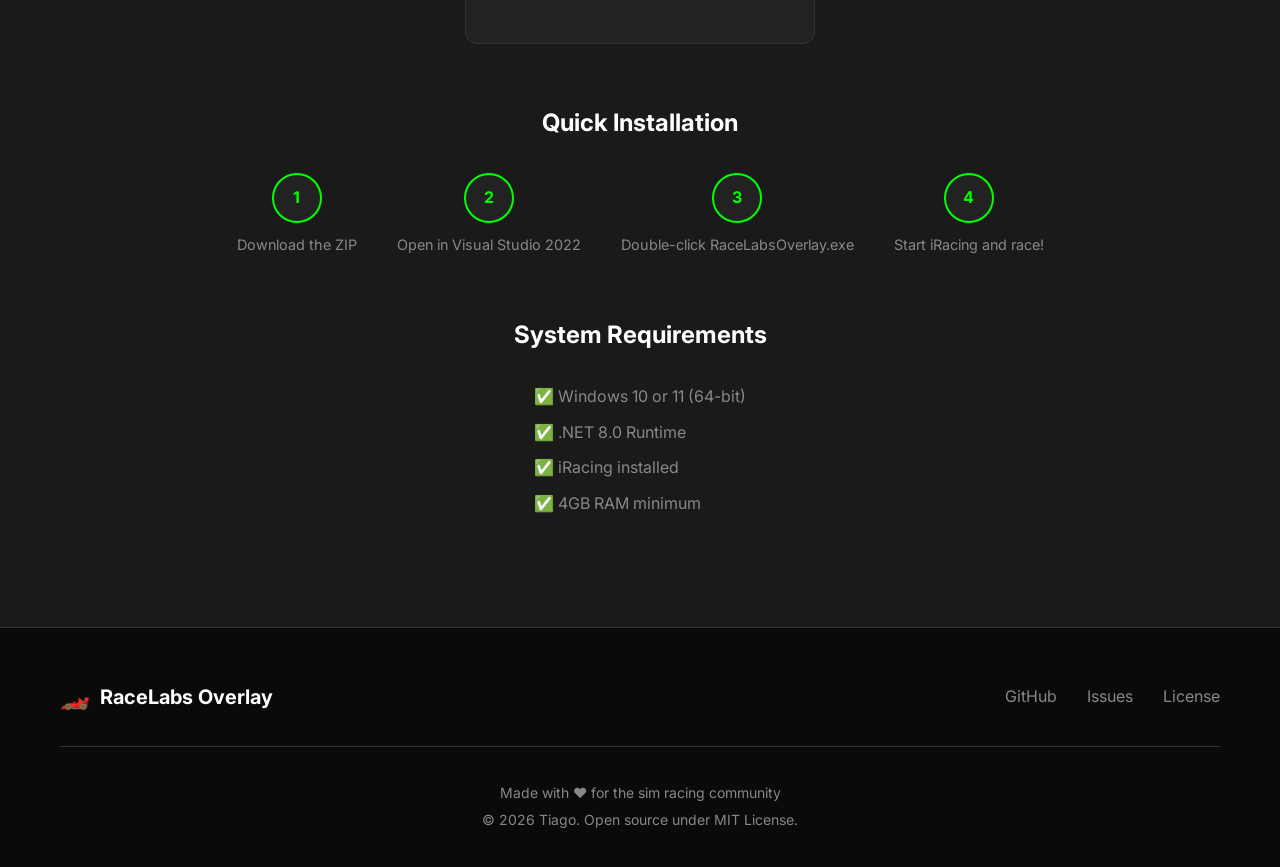
==== commit 2aeb1769: "Update website folder with release links" ====
--- a/website/index.html
+++ b/website/index.html
@@ -213,19 +213,19 @@
                     <div class="download-icon">🪟</div>
                     <h3>Windows</h3>
                     <p>Windows 10/11 (64-bit)</p>
-                    <a href="https://github.com/timimata/RaceLabsOverlay" class="btn btn-download">
-                        <span>📦</span> Get Source Code
+                    <a href="https://github.com/timimata/RaceLabsOverlay/releases" class="btn btn-download">
+                        <span>⬇️</span> Download v0.1.0
                     </a>
-                    <small>Build with Visual Studio 2022</small>
+                    <small>Windows 64-bit • No installation needed</small>
                 </div>
             </div>
 
             <div class="installation">
-                <h3>Build from Source</h3>
+                <h3>Quick Installation</h3>
                 <div class="install-steps">
                     <div class="step">
                         <div class="step-number">1</div>
-                        <p>Clone the repository</p>
+                        <p>Download the ZIP</p>
                     </div>
                     <div class="step">
                         <div class="step-number">2</div>
@@ -233,7 +233,7 @@
                     </div>
                     <div class="step">
                         <div class="step-number">3</div>
-                        <p>Build solution (Ctrl+Shift+B)</p>
+                        <p>Double-click RaceLabsOverlay.exe</p>
                     </div>
                     <div class="step">
                         <div class="step-number">4</div>
